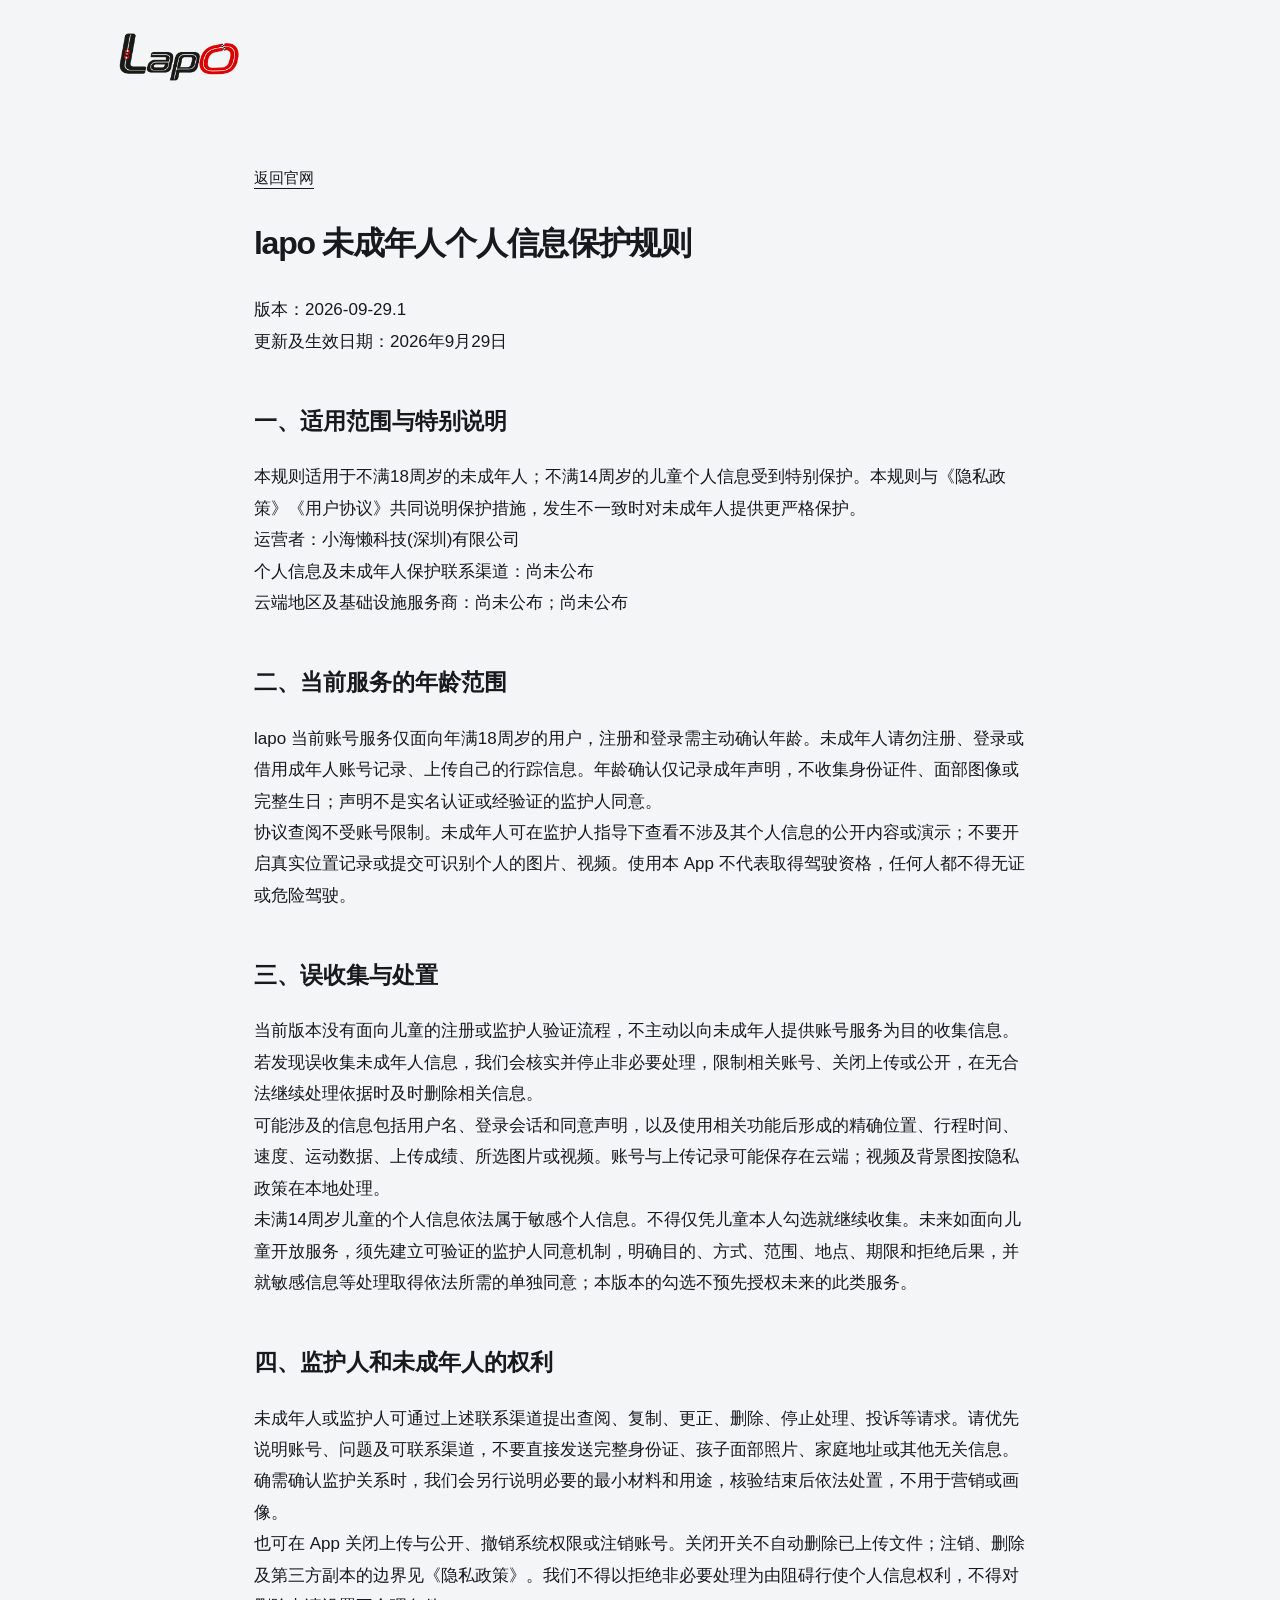
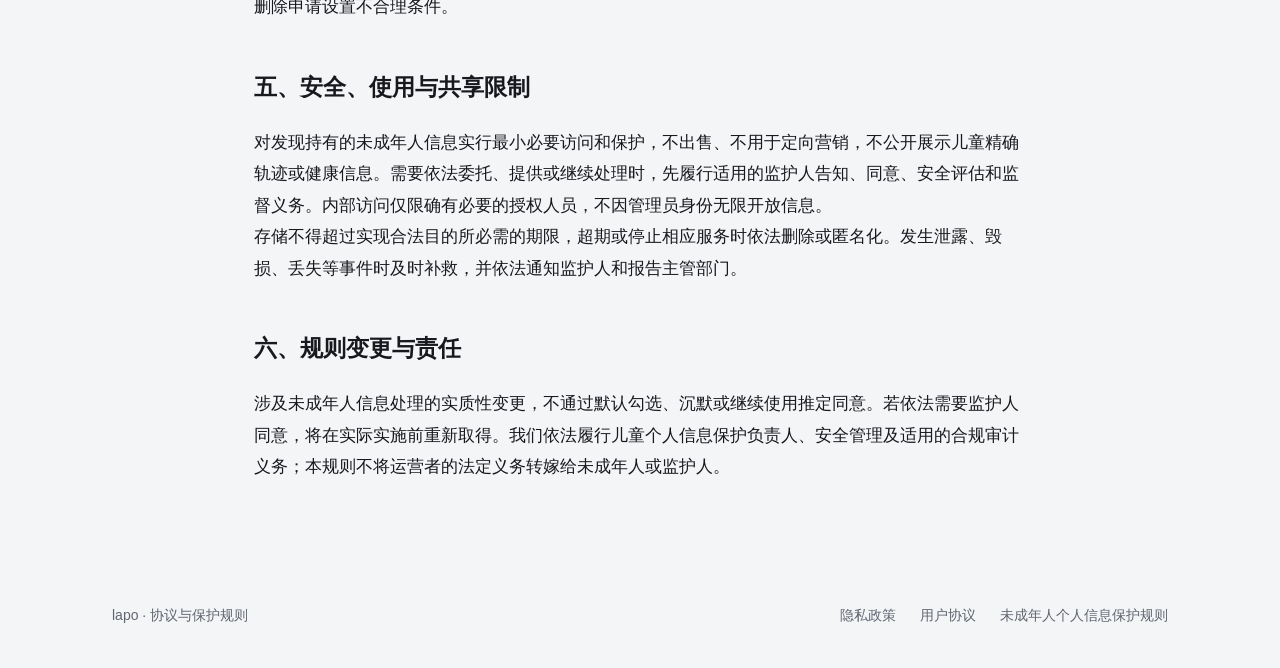
==== minors.html @ c938dd82 "Add lapo website and legal pages" ====
<!doctype html>
<html lang="zh-CN">
<head><meta charset="utf-8"><meta name="viewport" content="width=device-width, initial-scale=1">
<meta name="description" content="lapo 未成年人个人信息保护规则全文。"><title>lapo 未成年人个人信息保护规则</title>
<link rel="icon" href="assets/icon.png"><link rel="stylesheet" href="style.css"></head>
<body><a class="skip-link" href="#main">跳转到正文</a>
<header class="site-header"><a href="index.html" aria-label="lapo 首页"><img class="logo" src="assets/logo.png" alt="lapo" width="132" height="66"></a></header>
<main id="main" class="legal"><a class="back" href="index.html#agreements">返回官网</a>
<article><h1>lapo 未成年人个人信息保护规则</h1><p>版本：2026-09-29.1
更新及生效日期：2026年9月29日</p>
<h2>一、适用范围与特别说明</h2>
<p>本规则适用于不满18周岁的未成年人；不满14周岁的儿童个人信息受到特别保护。本规则与《隐私政策》《用户协议》共同说明保护措施，发生不一致时对未成年人提供更严格保护。
运营者：小海懒科技(深圳)有限公司
个人信息及未成年人保护联系渠道：尚未公布
云端地区及基础设施服务商：尚未公布；尚未公布</p>
<h2>二、当前服务的年龄范围</h2>
<p>lapo 当前账号服务仅面向年满18周岁的用户，注册和登录需主动确认年龄。未成年人请勿注册、登录或借用成年人账号记录、上传自己的行踪信息。年龄确认仅记录成年声明，不收集身份证件、面部图像或完整生日；声明不是实名认证或经验证的监护人同意。
协议查阅不受账号限制。未成年人可在监护人指导下查看不涉及其个人信息的公开内容或演示；不要开启真实位置记录或提交可识别个人的图片、视频。使用本 App 不代表取得驾驶资格，任何人都不得无证或危险驾驶。</p>
<h2>三、误收集与处置</h2>
<p>当前版本没有面向儿童的注册或监护人验证流程，不主动以向未成年人提供账号服务为目的收集信息。若发现误收集未成年人信息，我们会核实并停止非必要处理，限制相关账号、关闭上传或公开，在无合法继续处理依据时及时删除相关信息。
可能涉及的信息包括用户名、登录会话和同意声明，以及使用相关功能后形成的精确位置、行程时间、速度、运动数据、上传成绩、所选图片或视频。账号与上传记录可能保存在云端；视频及背景图按隐私政策在本地处理。
未满14周岁儿童的个人信息依法属于敏感个人信息。不得仅凭儿童本人勾选就继续收集。未来如面向儿童开放服务，须先建立可验证的监护人同意机制，明确目的、方式、范围、地点、期限和拒绝后果，并就敏感信息等处理取得依法所需的单独同意；本版本的勾选不预先授权未来的此类服务。</p>
<h2>四、监护人和未成年人的权利</h2>
<p>未成年人或监护人可通过上述联系渠道提出查阅、复制、更正、删除、停止处理、投诉等请求。请优先说明账号、问题及可联系渠道，不要直接发送完整身份证、孩子面部照片、家庭地址或其他无关信息。确需确认监护关系时，我们会另行说明必要的最小材料和用途，核验结束后依法处置，不用于营销或画像。
也可在 App 关闭上传与公开、撤销系统权限或注销账号。关闭开关不自动删除已上传文件；注销、删除及第三方副本的边界见《隐私政策》。我们不得以拒绝非必要处理为由阻碍行使个人信息权利，不得对删除申请设置不合理条件。</p>
<h2>五、安全、使用与共享限制</h2>
<p>对发现持有的未成年人信息实行最小必要访问和保护，不出售、不用于定向营销，不公开展示儿童精确轨迹或健康信息。需要依法委托、提供或继续处理时，先履行适用的监护人告知、同意、安全评估和监督义务。内部访问仅限确有必要的授权人员，不因管理员身份无限开放信息。
存储不得超过实现合法目的所必需的期限，超期或停止相应服务时依法删除或匿名化。发生泄露、毁损、丢失等事件时及时补救，并依法通知监护人和报告主管部门。</p>
<h2>六、规则变更与责任</h2>
<p>涉及未成年人信息处理的实质性变更，不通过默认勾选、沉默或继续使用推定同意。若依法需要监护人同意，将在实际实施前重新取得。我们依法履行儿童个人信息保护负责人、安全管理及适用的合规审计义务；本规则不将运营者的法定义务转嫁给未成年人或监护人。</p></article></main>
<footer class="site-footer"><span>lapo · 协议与保护规则</span><a href="privacy.html">隐私政策</a> <a href="terms.html">用户协议</a> <a href="minors.html" aria-current="page">未成年人个人信息保护规则</a></footer></body></html>
---- style.css ----
:root {
  --paper: #f4f5f7;
  --ink: #17191e;
  --muted: #606570;
  --accent: #c80600;
  --surface: #fff;
}
* { box-sizing: border-box; }
html { scroll-behavior: smooth; scroll-padding-top: 32px; }
body { margin: 0; background: var(--paper); color: var(--ink); font-family: -apple-system, BlinkMacSystemFont, "Segoe UI", "PingFang SC", "Microsoft YaHei", sans-serif; font-size: 17px; line-height: 1.85; }
a { color: inherit; text-underline-offset: 5px; }
a:hover { color: var(--accent); }
a:focus-visible, summary:focus-visible { outline: 3px solid var(--accent); outline-offset: 6px; }
.skip-link { position: absolute; top: 8px; left: 16px; padding: 8px; background: var(--surface); transform: translateY(-200%); }
.skip-link:focus { transform: none; }
.site-header { max-width: 1120px; margin: auto; padding: 24px 32px; display: flex; align-items: center; justify-content: space-between; gap: 24px; }
.logo { display: block; object-fit: contain; }
nav { display: flex; flex-wrap: wrap; gap: 24px; }
nav a, .site-footer a { text-decoration: none; }
.home { max-width: 560px; margin: 0 auto; padding: 0 24px; }
section { margin-bottom: 112px; scroll-margin-top: 40px; }
.hero { padding-top: 100px; }
h1, h2, h3 { line-height: 1.4; text-wrap: balance; }
h1 { font-size: clamp(36px, 5vw, 54px); font-weight: 650; letter-spacing: -.04em; margin: 0 0 28px; }
h2 { font-size: 28px; margin: 0 0 24px; }
h3 { font-size: 20px; margin: 32px 0 16px; }
p { margin: 0 0 20px; }
.lead { font-size: 19px; margin-bottom: 32px; }
.button { display: inline-block; background: var(--accent); color: var(--surface); padding: 10px 24px; text-decoration: none; transition: transform .15s; }
.button:hover { color: var(--surface); transform: translateY(-2px); }
.button:active { transform: translateY(1px); }
.hero .note { margin-top: 20px; }
.note, .site-footer { color: var(--muted); font-size: 14px; }
.features { margin: 0 0 32px; }
.features div { margin-bottom: 28px; }
dt { font-weight: 650; margin-bottom: 4px; }
dd { margin: 0; }
.agreement-links { list-style: none; padding: 0; margin: 32px 0; }
.agreement-links li { margin: 20px 0; }
.agreement-links a { display: block; padding: 16px 20px; background: var(--surface); font-weight: 600; text-decoration: none; }
.agreement-links span { display: block; color: var(--muted); font-size: 14px; font-weight: 400; margin-top: 4px; }
.site-footer { max-width: 1120px; margin: auto; padding: 24px 32px 40px; display: flex; flex-wrap: wrap; gap: 12px 24px; }
.site-footer span { margin-right: auto; }
.legal { max-width: 820px; margin: 48px auto 96px; padding: 0 24px; overflow-wrap: anywhere; }
.legal h1 { font-size: 32px; margin-top: 28px; }
.legal h2 { font-size: 23px; margin-top: 48px; }
.legal p { white-space: pre-line; }
.legal .back { font-size: 15px; }
@media (max-width: 600px) {
  .site-header { padding: 16px 24px; gap: 16px; }
  .logo { width: 100px; height: 50px; }
  nav { gap: 16px; font-size: 15px; }
  .hero { padding-top: 56px; }
  section { margin-bottom: 72px; }
  .site-footer { padding: 24px; gap: 12px 20px; }
  .site-footer span { width: 100%; }
  .legal { margin-top: 32px; }
  .legal h1 { font-size: 28px; }
}
@media (prefers-reduced-motion: reduce) {
  html { scroll-behavior: auto; }
  .button { transition: none; transform: none; }
}
@media print {
  body { background: white; color: black; font-size: 11pt; }
  .site-header, .site-footer, .back, .skip-link { display: none; }
  .legal { max-width: none; margin: 0; padding: 0; }
  h2, h3 { break-after: avoid; }
}
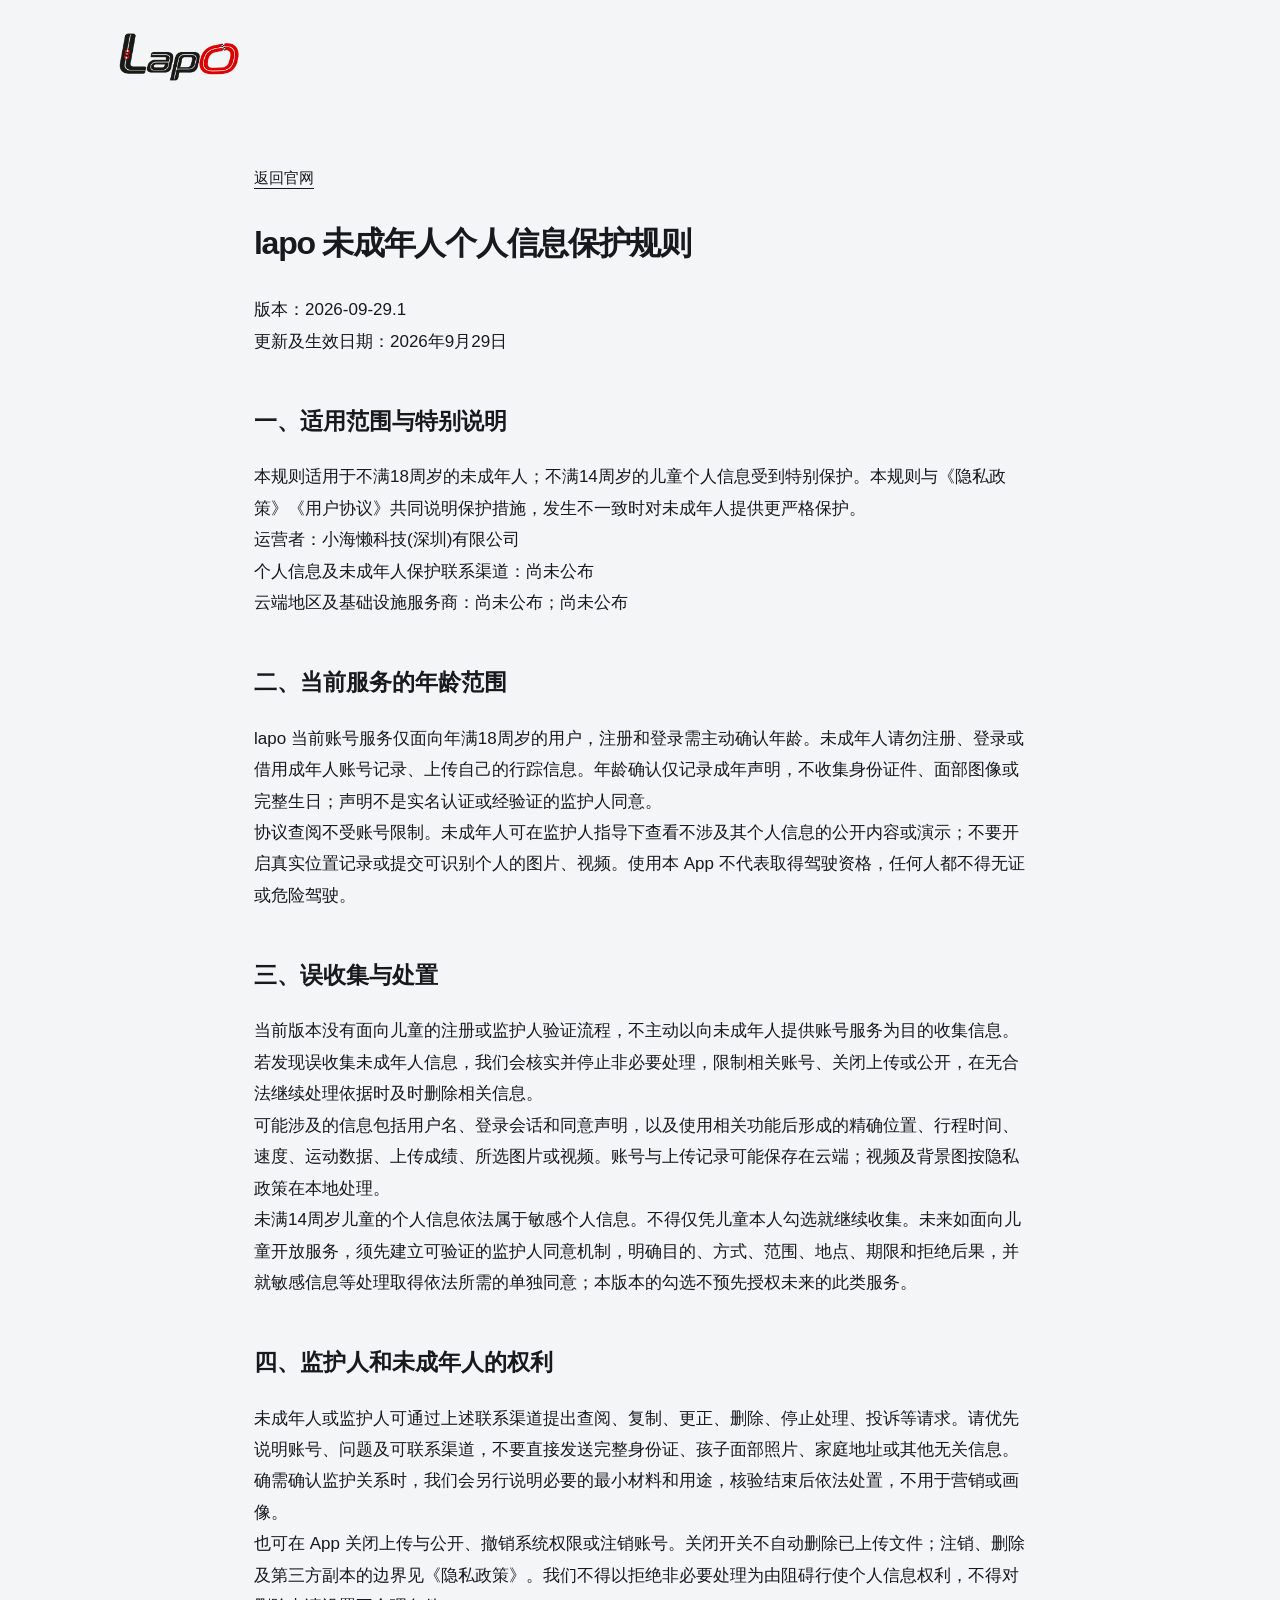
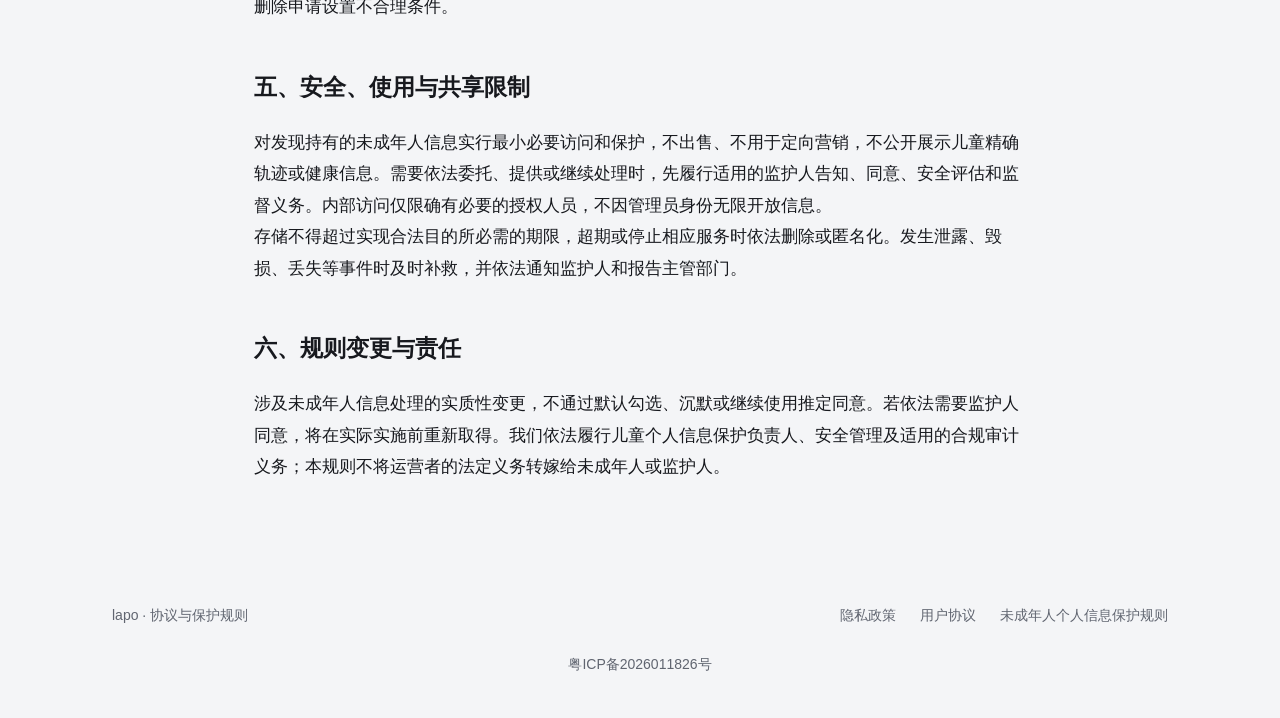
==== commit c3bd25b8: "Add ICP filing number to website footers" ====
--- a/minors.html
+++ b/minors.html
@@ -28,4 +28,6 @@
 存储不得超过实现合法目的所必需的期限，超期或停止相应服务时依法删除或匿名化。发生泄露、毁损、丢失等事件时及时补救，并依法通知监护人和报告主管部门。</p>
 <h2>六、规则变更与责任</h2>
 <p>涉及未成年人信息处理的实质性变更，不通过默认勾选、沉默或继续使用推定同意。若依法需要监护人同意，将在实际实施前重新取得。我们依法履行儿童个人信息保护负责人、安全管理及适用的合规审计义务；本规则不将运营者的法定义务转嫁给未成年人或监护人。</p></article></main>
-<footer class="site-footer"><span>lapo · 协议与保护规则</span><a href="privacy.html">隐私政策</a> <a href="terms.html">用户协议</a> <a href="minors.html" aria-current="page">未成年人个人信息保护规则</a></footer></body></html>
+<footer class="site-footer"><span>lapo · 协议与保护规则</span><a href="privacy.html">隐私政策</a> <a href="terms.html">用户协议</a> <a href="minors.html" aria-current="page">未成年人个人信息保护规则</a>
+<p class="filing"><a href="https://beian.miit.gov.cn/" target="_blank" rel="noopener noreferrer">粤ICP备2026011826号</a></p>
+</footer></body></html>
--- a/style.css
+++ b/style.css
@@ -41,6 +41,7 @@
 .agreement-links span { display: block; color: var(--muted); font-size: 14px; font-weight: 400; margin-top: 4px; }
 .site-footer { max-width: 1120px; margin: auto; padding: 24px 32px 40px; display: flex; flex-wrap: wrap; gap: 12px 24px; }
 .site-footer span { margin-right: auto; }
+.filing { flex-basis: 100%; margin: 0; padding-top: 12px; text-align: center; }
 .legal { max-width: 820px; margin: 48px auto 96px; padding: 0 24px; overflow-wrap: anywhere; }
 .legal h1 { font-size: 32px; margin-top: 28px; }
 .legal h2 { font-size: 23px; margin-top: 48px; }
